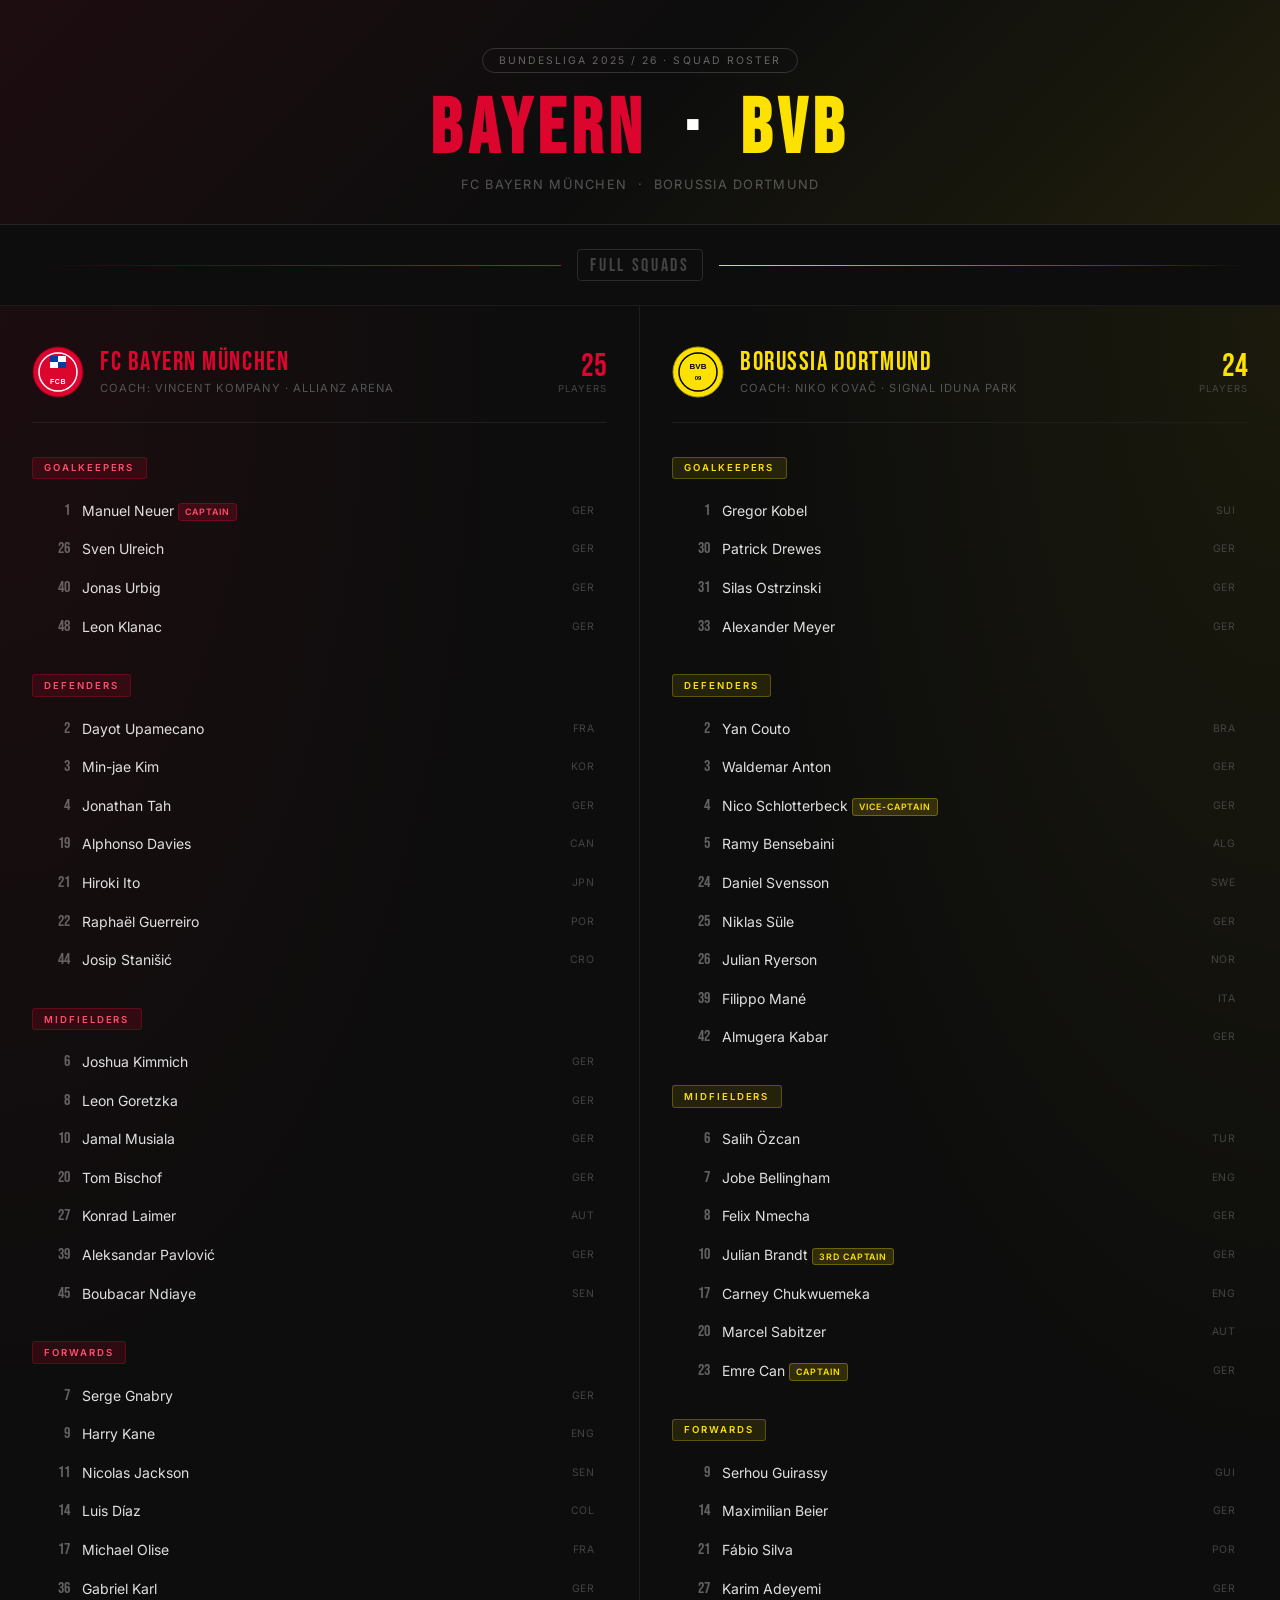
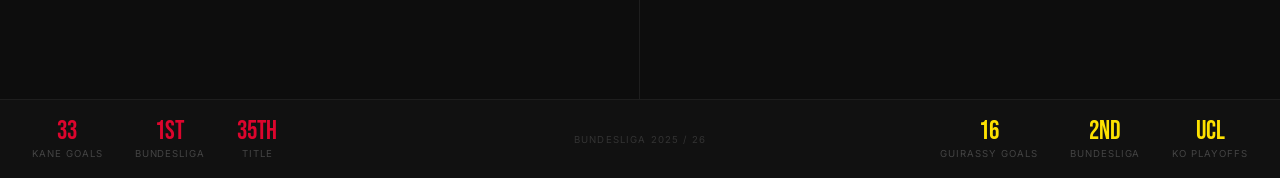
==== CI-CD/p1/index.html @ 3c4dcc7c "p1" ====
<!DOCTYPE html>
<html lang="en">
<head>
<meta charset="UTF-8">
<meta name="viewport" content="width=device-width, initial-scale=1.0">
<title>Bundesliga Squads 2025/26</title>
<link rel="preconnect" href="https://fonts.googleapis.com">
<link href="https://fonts.googleapis.com/css2?family=Bebas+Neue&family=Inter:wght@300;400;500;600&display=swap" rel="stylesheet">
<style>
  *, *::before, *::after { box-sizing: border-box; margin: 0; padding: 0; }

  :root {
    --bayern-red: #DC052D;
    --bayern-dark: #1a0005;
    --bayern-mid: #8B0018;
    --dortmund-yellow: #FDE100;
    --dortmund-dark: #0a0800;
    --dortmund-mid: #B39E00;
    --divider: #1a1a1a;
  }

  html { scroll-behavior: smooth; }

  body {
    font-family: 'Inter', sans-serif;
    background: #0d0d0d;
    color: #fff;
    min-height: 100vh;
    overflow-x: hidden;
  }

  /* HEADER */
  header {
    text-align: center;
    padding: 3rem 2rem 2rem;
    position: relative;
    border-bottom: 1px solid #222;
  }

  header::before {
    content: '';
    position: absolute;
    inset: 0;
    background: linear-gradient(135deg, rgba(220,5,45,0.08) 0%, transparent 50%, rgba(253,225,0,0.08) 100%);
    pointer-events: none;
  }

  .header-badge {
    display: inline-block;
    font-size: 0.65rem;
    letter-spacing: 0.2em;
    text-transform: uppercase;
    color: #666;
    border: 1px solid #333;
    padding: 0.3rem 1rem;
    border-radius: 999px;
    margin-bottom: 1.2rem;
  }

  header h1 {
    font-family: 'Bebas Neue', sans-serif;
    font-size: clamp(2.5rem, 6vw, 5rem);
    letter-spacing: 0.08em;
    line-height: 1;
    margin-bottom: 0.5rem;
  }

  header h1 .red { color: var(--bayern-red); }
  header h1 .yellow { color: var(--dortmund-yellow); }

  header p {
    font-size: 0.8rem;
    color: #555;
    letter-spacing: 0.1em;
    text-transform: uppercase;
  }

  /* PITCH DIVIDER */
  .pitch-line {
    display: flex;
    align-items: center;
    justify-content: center;
    gap: 1rem;
    padding: 1.5rem 2rem;
    border-bottom: 1px solid #1a1a1a;
  }

  .pitch-line::before,
  .pitch-line::after {
    content: '';
    flex: 1;
    height: 1px;
  }

  .pitch-line::before { background: linear-gradient(to right, transparent, var(--bayern-red)); }
  .pitch-line::after  { background: linear-gradient(to left, transparent, var(--dortmund-yellow)); }

  .vs-badge {
    font-family: 'Bebas Neue', sans-serif;
    font-size: 1.1rem;
    letter-spacing: 0.15em;
    color: #444;
    border: 1px solid #2a2a2a;
    padding: 0.3rem 0.8rem;
    border-radius: 4px;
    white-space: nowrap;
  }

  /* MAIN GRID */
  .squads {
    display: grid;
    grid-template-columns: 1fr 1fr;
    min-height: calc(100vh - 180px);
  }

  /* TEAM PANEL */
  .team-panel {
    padding: 2.5rem 2rem 4rem;
    position: relative;
  }

  .team-panel.bayern {
    border-right: 1px solid #1e1e1e;
    background: radial-gradient(ellipse at top left, rgba(220,5,45,0.07) 0%, transparent 60%);
  }

  .team-panel.dortmund {
    background: radial-gradient(ellipse at top right, rgba(253,225,0,0.06) 0%, transparent 60%);
  }

  /* TEAM HEADER */
  .team-header {
    display: flex;
    align-items: center;
    gap: 1rem;
    margin-bottom: 2rem;
    padding-bottom: 1.5rem;
    border-bottom: 1px solid #1e1e1e;
  }

  .club-crest {
    width: 52px;
    height: 52px;
    flex-shrink: 0;
  }

  .team-info { flex: 1; }

  .team-name {
    font-family: 'Bebas Neue', sans-serif;
    font-size: 1.6rem;
    letter-spacing: 0.06em;
    line-height: 1;
  }

  .bayern .team-name { color: var(--bayern-red); }
  .dortmund .team-name { color: var(--dortmund-yellow); }

  .team-meta {
    font-size: 0.7rem;
    color: #555;
    letter-spacing: 0.1em;
    text-transform: uppercase;
    margin-top: 0.3rem;
  }

  .squad-count {
    font-family: 'Bebas Neue', sans-serif;
    font-size: 2rem;
    line-height: 1;
  }

  .bayern .squad-count { color: var(--bayern-red); }
  .dortmund .squad-count { color: var(--dortmund-yellow); }

  .squad-count-label {
    font-size: 0.6rem;
    color: #444;
    letter-spacing: 0.1em;
    text-transform: uppercase;
  }

  /* POSITION SECTIONS */
  .position-group {
    margin-bottom: 1.8rem;
  }

  .position-label {
    font-size: 0.6rem;
    letter-spacing: 0.2em;
    text-transform: uppercase;
    padding: 0.3rem 0.7rem;
    border-radius: 3px;
    display: inline-block;
    margin-bottom: 0.8rem;
    font-weight: 600;
  }

  .bayern .position-label {
    background: rgba(220,5,45,0.15);
    color: #ff4d6d;
    border: 1px solid rgba(220,5,45,0.3);
  }

  .dortmund .position-label {
    background: rgba(253,225,0,0.1);
    color: var(--dortmund-yellow);
    border: 1px solid rgba(253,225,0,0.25);
  }

  /* PLAYER ROWS */
  .player-list { display: flex; flex-direction: column; gap: 2px; }

  .player-row {
    display: flex;
    align-items: center;
    gap: 0.75rem;
    padding: 0.55rem 0.75rem;
    border-radius: 6px;
    transition: background 0.15s;
    cursor: default;
  }

  .player-row:hover { background: rgba(255,255,255,0.04); }

  .player-num {
    font-family: 'Bebas Neue', sans-serif;
    font-size: 1rem;
    width: 26px;
    text-align: right;
    flex-shrink: 0;
    opacity: 0.35;
  }

  .player-name {
    flex: 1;
    font-size: 0.875rem;
    font-weight: 400;
    color: #e0e0e0;
  }

  .player-nat {
    font-size: 0.65rem;
    color: #444;
    letter-spacing: 0.08em;
    text-transform: uppercase;
  }

  .captain-badge {
    font-size: 0.55rem;
    font-weight: 600;
    letter-spacing: 0.1em;
    padding: 0.15rem 0.4rem;
    border-radius: 3px;
    text-transform: uppercase;
  }

  .bayern .captain-badge {
    background: rgba(220,5,45,0.2);
    color: #ff4d6d;
    border: 1px solid rgba(220,5,45,0.35);
  }

  .dortmund .captain-badge {
    background: rgba(253,225,0,0.15);
    color: var(--dortmund-yellow);
    border: 1px solid rgba(253,225,0,0.3);
  }

  /* FOOTER STATS BAR */
  .stats-bar {
    background: #111;
    border-top: 1px solid #1e1e1e;
    display: grid;
    grid-template-columns: 1fr auto 1fr;
    align-items: center;
  }

  .stat-block {
    padding: 1.2rem 2rem;
    display: flex;
    gap: 2rem;
  }

  .stat-block.right { justify-content: flex-end; }

  .stat-item { text-align: center; }

  .stat-val {
    font-family: 'Bebas Neue', sans-serif;
    font-size: 1.6rem;
    line-height: 1;
  }

  .stat-block.left .stat-val { color: var(--bayern-red); }
  .stat-block.right .stat-val { color: var(--dortmund-yellow); }

  .stat-lbl {
    font-size: 0.6rem;
    color: #444;
    letter-spacing: 0.1em;
    text-transform: uppercase;
    margin-top: 0.2rem;
  }

  .stat-center {
    padding: 1.2rem;
    text-align: center;
    font-size: 0.6rem;
    color: #333;
    letter-spacing: 0.12em;
    text-transform: uppercase;
    white-space: nowrap;
  }

  /* SCROLLBAR */
  ::-webkit-scrollbar { width: 4px; }
  ::-webkit-scrollbar-track { background: #0d0d0d; }
  ::-webkit-scrollbar-thumb { background: #2a2a2a; border-radius: 2px; }

  @media (max-width: 768px) {
    .squads { grid-template-columns: 1fr; }
    .team-panel.bayern { border-right: none; border-bottom: 1px solid #1e1e1e; }
    .stats-bar { grid-template-columns: 1fr 1fr; }
    .stat-center { display: none; }
    .stat-block.right { grid-column: 2; }
  }
</style>
</head>
<body>

<!-- HEADER -->
<header>
  <div class="header-badge">Bundesliga 2025 / 26 · Squad Roster</div>
  <h1><span class="red">Bayern</span> &nbsp;·&nbsp; <span class="yellow">BVB</span></h1>
  <p>FC Bayern München &nbsp;·&nbsp; Borussia Dortmund</p>
</header>

<div class="pitch-line"><span class="vs-badge">Full Squads</span></div>

<!-- SQUADS GRID -->
<div class="squads">

  <!-- ========== BAYERN MUNICH ========== -->
  <div class="team-panel bayern">
    <div class="team-header">
      <!-- Bayern crest SVG -->
      <svg class="club-crest" viewBox="0 0 52 52" xmlns="http://www.w3.org/2000/svg">
        <circle cx="26" cy="26" r="25" fill="#DC052D" stroke="#8B0018" stroke-width="1"/>
        <circle cx="26" cy="26" r="19" fill="none" stroke="#fff" stroke-width="1.5"/>
        <rect x="18" y="10" width="16" height="12" fill="#fff"/>
        <rect x="18" y="10" width="8" height="6" fill="#003DA5"/>
        <rect x="26" y="16" width="8" height="6" fill="#003DA5"/>
        <rect x="18" y="16" width="8" height="6" fill="#fff"/>
        <rect x="26" y="10" width="8" height="6" fill="#fff"/>
        <text x="26" y="38" text-anchor="middle" font-family="Arial Black,sans-serif" font-size="7" font-weight="900" fill="#fff" letter-spacing="0.5">FCB</text>
      </svg>
      <div class="team-info">
        <div class="team-name">FC Bayern München</div>
        <div class="team-meta">Coach: Vincent Kompany · Allianz Arena</div>
      </div>
      <div style="text-align:right;">
        <div class="squad-count">25</div>
        <div class="squad-count-label">Players</div>
      </div>
    </div>

    <!-- GOALKEEPERS -->
    <div class="position-group">
      <span class="position-label">Goalkeepers</span>
      <div class="player-list">
        <div class="player-row">
          <span class="player-num">1</span>
          <span class="player-name">Manuel Neuer <span class="captain-badge">Captain</span></span>
          <span class="player-nat">GER</span>
        </div>
        <div class="player-row">
          <span class="player-num">26</span>
          <span class="player-name">Sven Ulreich</span>
          <span class="player-nat">GER</span>
        </div>
        <div class="player-row">
          <span class="player-num">40</span>
          <span class="player-name">Jonas Urbig</span>
          <span class="player-nat">GER</span>
        </div>
        <div class="player-row">
          <span class="player-num">48</span>
          <span class="player-name">Leon Klanac</span>
          <span class="player-nat">GER</span>
        </div>
      </div>
    </div>

    <!-- DEFENDERS -->
    <div class="position-group">
      <span class="position-label">Defenders</span>
      <div class="player-list">
        <div class="player-row">
          <span class="player-num">2</span>
          <span class="player-name">Dayot Upamecano</span>
          <span class="player-nat">FRA</span>
        </div>
        <div class="player-row">
          <span class="player-num">3</span>
          <span class="player-name">Min-jae Kim</span>
          <span class="player-nat">KOR</span>
        </div>
        <div class="player-row">
          <span class="player-num">4</span>
          <span class="player-name">Jonathan Tah</span>
          <span class="player-nat">GER</span>
        </div>
        <div class="player-row">
          <span class="player-num">19</span>
          <span class="player-name">Alphonso Davies</span>
          <span class="player-nat">CAN</span>
        </div>
        <div class="player-row">
          <span class="player-num">21</span>
          <span class="player-name">Hiroki Ito</span>
          <span class="player-nat">JPN</span>
        </div>
        <div class="player-row">
          <span class="player-num">22</span>
          <span class="player-name">Raphaël Guerreiro</span>
          <span class="player-nat">POR</span>
        </div>
        <div class="player-row">
          <span class="player-num">44</span>
          <span class="player-name">Josip Stanišić</span>
          <span class="player-nat">CRO</span>
        </div>
      </div>
    </div>

    <!-- MIDFIELDERS -->
    <div class="position-group">
      <span class="position-label">Midfielders</span>
      <div class="player-list">
        <div class="player-row">
          <span class="player-num">6</span>
          <span class="player-name">Joshua Kimmich</span>
          <span class="player-nat">GER</span>
        </div>
        <div class="player-row">
          <span class="player-num">8</span>
          <span class="player-name">Leon Goretzka</span>
          <span class="player-nat">GER</span>
        </div>
        <div class="player-row">
          <span class="player-num">10</span>
          <span class="player-name">Jamal Musiala</span>
          <span class="player-nat">GER</span>
        </div>
        <div class="player-row">
          <span class="player-num">20</span>
          <span class="player-name">Tom Bischof</span>
          <span class="player-nat">GER</span>
        </div>
        <div class="player-row">
          <span class="player-num">27</span>
          <span class="player-name">Konrad Laimer</span>
          <span class="player-nat">AUT</span>
        </div>
        <div class="player-row">
          <span class="player-num">39</span>
          <span class="player-name">Aleksandar Pavlović</span>
          <span class="player-nat">GER</span>
        </div>
        <div class="player-row">
          <span class="player-num">45</span>
          <span class="player-name">Boubacar Ndiaye</span>
          <span class="player-nat">SEN</span>
        </div>
      </div>
    </div>

    <!-- FORWARDS -->
    <div class="position-group">
      <span class="position-label">Forwards</span>
      <div class="player-list">
        <div class="player-row">
          <span class="player-num">7</span>
          <span class="player-name">Serge Gnabry</span>
          <span class="player-nat">GER</span>
        </div>
        <div class="player-row">
          <span class="player-num">9</span>
          <span class="player-name">Harry Kane</span>
          <span class="player-nat">ENG</span>
        </div>
        <div class="player-row">
          <span class="player-num">11</span>
          <span class="player-name">Nicolas Jackson</span>
          <span class="player-nat">SEN</span>
        </div>
        <div class="player-row">
          <span class="player-num">14</span>
          <span class="player-name">Luis Díaz</span>
          <span class="player-nat">COL</span>
        </div>
        <div class="player-row">
          <span class="player-num">17</span>
          <span class="player-name">Michael Olise</span>
          <span class="player-nat">FRA</span>
        </div>
        <div class="player-row">
          <span class="player-num">36</span>
          <span class="player-name">Gabriel Karl</span>
          <span class="player-nat">GER</span>
        </div>
      </div>
    </div>
  </div>

  <!-- ========== BORUSSIA DORTMUND ========== -->
  <div class="team-panel dortmund">
    <div class="team-header">
      <!-- Dortmund crest SVG -->
      <svg class="club-crest" viewBox="0 0 52 52" xmlns="http://www.w3.org/2000/svg">
        <circle cx="26" cy="26" r="25" fill="#FDE100" stroke="#B39E00" stroke-width="1"/>
        <circle cx="26" cy="26" r="19" fill="none" stroke="#000" stroke-width="1.5"/>
        <text x="26" y="23" text-anchor="middle" font-family="Arial Black,sans-serif" font-size="8" font-weight="900" fill="#000">BVB</text>
        <text x="26" y="34" text-anchor="middle" font-family="Arial Black,sans-serif" font-size="6" font-weight="900" fill="#000">09</text>
      </svg>
      <div class="team-info">
        <div class="team-name">Borussia Dortmund</div>
        <div class="team-meta">Coach: Niko Kovač · Signal Iduna Park</div>
      </div>
      <div style="text-align:right;">
        <div class="squad-count">24</div>
        <div class="squad-count-label">Players</div>
      </div>
    </div>

    <!-- GOALKEEPERS -->
    <div class="position-group">
      <span class="position-label">Goalkeepers</span>
      <div class="player-list">
        <div class="player-row">
          <span class="player-num">1</span>
          <span class="player-name">Gregor Kobel</span>
          <span class="player-nat">SUI</span>
        </div>
        <div class="player-row">
          <span class="player-num">30</span>
          <span class="player-name">Patrick Drewes</span>
          <span class="player-nat">GER</span>
        </div>
        <div class="player-row">
          <span class="player-num">31</span>
          <span class="player-name">Silas Ostrzinski</span>
          <span class="player-nat">GER</span>
        </div>
        <div class="player-row">
          <span class="player-num">33</span>
          <span class="player-name">Alexander Meyer</span>
          <span class="player-nat">GER</span>
        </div>
      </div>
    </div>

    <!-- DEFENDERS -->
    <div class="position-group">
      <span class="position-label">Defenders</span>
      <div class="player-list">
        <div class="player-row">
          <span class="player-num">2</span>
          <span class="player-name">Yan Couto</span>
          <span class="player-nat">BRA</span>
        </div>
        <div class="player-row">
          <span class="player-num">3</span>
          <span class="player-name">Waldemar Anton</span>
          <span class="player-nat">GER</span>
        </div>
        <div class="player-row">
          <span class="player-num">4</span>
          <span class="player-name">Nico Schlotterbeck <span class="captain-badge">Vice-Captain</span></span>
          <span class="player-nat">GER</span>
        </div>
        <div class="player-row">
          <span class="player-num">5</span>
          <span class="player-name">Ramy Bensebaini</span>
          <span class="player-nat">ALG</span>
        </div>
        <div class="player-row">
          <span class="player-num">24</span>
          <span class="player-name">Daniel Svensson</span>
          <span class="player-nat">SWE</span>
        </div>
        <div class="player-row">
          <span class="player-num">25</span>
          <span class="player-name">Niklas Süle</span>
          <span class="player-nat">GER</span>
        </div>
        <div class="player-row">
          <span class="player-num">26</span>
          <span class="player-name">Julian Ryerson</span>
          <span class="player-nat">NOR</span>
        </div>
        <div class="player-row">
          <span class="player-num">39</span>
          <span class="player-name">Filippo Mané</span>
          <span class="player-nat">ITA</span>
        </div>
        <div class="player-row">
          <span class="player-num">42</span>
          <span class="player-name">Almugera Kabar</span>
          <span class="player-nat">GER</span>
        </div>
      </div>
    </div>

    <!-- MIDFIELDERS -->
    <div class="position-group">
      <span class="position-label">Midfielders</span>
      <div class="player-list">
        <div class="player-row">
          <span class="player-num">6</span>
          <span class="player-name">Salih Özcan</span>
          <span class="player-nat">TUR</span>
        </div>
        <div class="player-row">
          <span class="player-num">7</span>
          <span class="player-name">Jobe Bellingham</span>
          <span class="player-nat">ENG</span>
        </div>
        <div class="player-row">
          <span class="player-num">8</span>
          <span class="player-name">Felix Nmecha</span>
          <span class="player-nat">GER</span>
        </div>
        <div class="player-row">
          <span class="player-num">10</span>
          <span class="player-name">Julian Brandt <span class="captain-badge">3rd Captain</span></span>
          <span class="player-nat">GER</span>
        </div>
        <div class="player-row">
          <span class="player-num">17</span>
          <span class="player-name">Carney Chukwuemeka</span>
          <span class="player-nat">ENG</span>
        </div>
        <div class="player-row">
          <span class="player-num">20</span>
          <span class="player-name">Marcel Sabitzer</span>
          <span class="player-nat">AUT</span>
        </div>
        <div class="player-row">
          <span class="player-num">23</span>
          <span class="player-name">Emre Can <span class="captain-badge">Captain</span></span>
          <span class="player-nat">GER</span>
        </div>
      </div>
    </div>

    <!-- FORWARDS -->
    <div class="position-group">
      <span class="position-label">Forwards</span>
      <div class="player-list">
        <div class="player-row">
          <span class="player-num">9</span>
          <span class="player-name">Serhou Guirassy</span>
          <span class="player-nat">GUI</span>
        </div>
        <div class="player-row">
          <span class="player-num">14</span>
          <span class="player-name">Maximilian Beier</span>
          <span class="player-nat">GER</span>
        </div>
        <div class="player-row">
          <span class="player-num">21</span>
          <span class="player-name">Fábio Silva</span>
          <span class="player-nat">POR</span>
        </div>
        <div class="player-row">
          <span class="player-num">27</span>
          <span class="player-name">Karim Adeyemi</span>
          <span class="player-nat">GER</span>
        </div>
      </div>
    </div>
  </div>
</div>

<!-- STATS BAR -->
<div class="stats-bar">
  <div class="stat-block left">
    <div class="stat-item">
      <div class="stat-val">33</div>
      <div class="stat-lbl">Kane Goals</div>
    </div>
    <div class="stat-item">
      <div class="stat-val">1st</div>
      <div class="stat-lbl">Bundesliga</div>
    </div>
    <div class="stat-item">
      <div class="stat-val">35th</div>
      <div class="stat-lbl">Title</div>
    </div>
  </div>
  <div class="stat-center">Bundesliga 2025 / 26</div>
  <div class="stat-block right">
    <div class="stat-item">
      <div class="stat-val">16</div>
      <div class="stat-lbl">Guirassy Goals</div>
    </div>
    <div class="stat-item">
      <div class="stat-val">2nd</div>
      <div class="stat-lbl">Bundesliga</div>
    </div>
    <div class="stat-item">
      <div class="stat-val">UCL</div>
      <div class="stat-lbl">KO Playoffs</div>
    </div>
  </div>
</div>

</body>
</html>
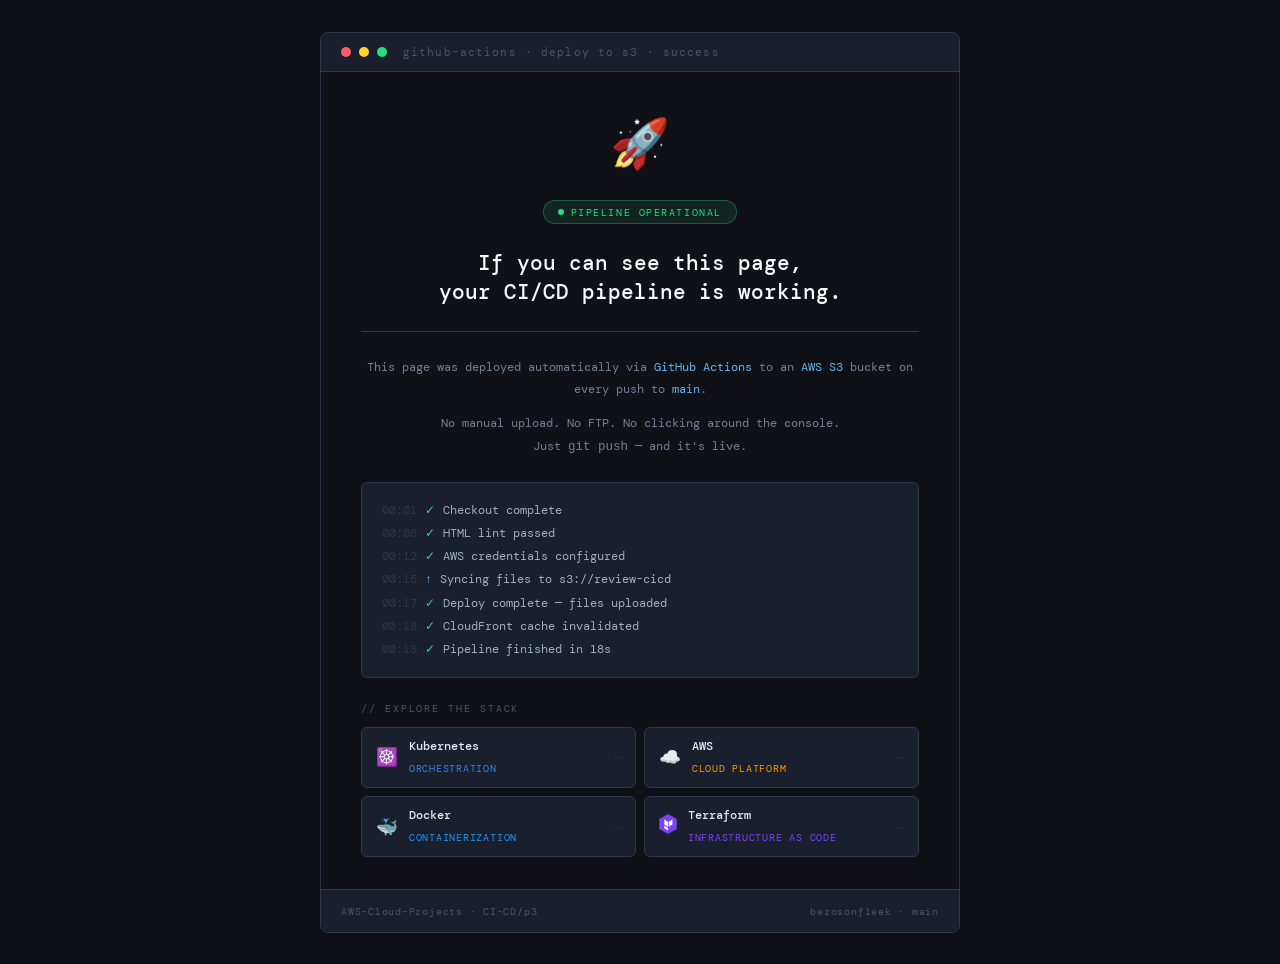
==== commit 40213534: "Folder rename" ====
--- a/CI-CD/p1/index.html
+++ b/CI-CD/p1/index.html
@@ -3,718 +3,319 @@
 <head>
 <meta charset="UTF-8">
 <meta name="viewport" content="width=device-width, initial-scale=1.0">
-<title>Bundesliga Squads 2025/26</title>
+<title>Pipeline Success</title>
 <link rel="preconnect" href="https://fonts.googleapis.com">
-<link href="https://fonts.googleapis.com/css2?family=Bebas+Neue&family=Inter:wght@300;400;500;600&display=swap" rel="stylesheet">
+<link href="https://fonts.googleapis.com/css2?family=DM+Mono:wght@300;400;500&display=swap" rel="stylesheet">
 <style>
   *, *::before, *::after { box-sizing: border-box; margin: 0; padding: 0; }
 
-  :root {
-    --bayern-red: #DC052D;
-    --bayern-dark: #1a0005;
-    --bayern-mid: #8B0018;
-    --dortmund-yellow: #FDE100;
-    --dortmund-dark: #0a0800;
-    --dortmund-mid: #B39E00;
-    --divider: #1a1a1a;
-  }
-
-  html { scroll-behavior: smooth; }
-
   body {
-    font-family: 'Inter', sans-serif;
-    background: #0d0d0d;
-    color: #fff;
+    font-family: 'DM Mono', monospace;
+    background: #0f1117;
+    color: #e2e8f0;
     min-height: 100vh;
-    overflow-x: hidden;
-  }
-
-  /* HEADER */
-  header {
+    display: flex;
+    flex-direction: column;
+    align-items: center;
+    justify-content: center;
+    padding: 2rem;
+  }
+
+  .card {
+    max-width: 640px;
+    width: 100%;
+    border: 1px solid #2d3748;
+    border-radius: 8px;
+    overflow: hidden;
+  }
+
+  /* TOP BAR */
+  .card-bar {
+    background: #1a1f2e;
+    border-bottom: 1px solid #2d3748;
+    padding: 0.75rem 1.25rem;
+    display: flex;
+    align-items: center;
+    gap: 0.5rem;
+  }
+
+  .dot { width: 10px; height: 10px; border-radius: 50%; }
+  .dot.red    { background: #fc5c65; }
+  .dot.yellow { background: #fed330; }
+  .dot.green  { background: #26de81; }
+
+  .bar-title {
+    font-size: 0.7rem;
+    color: #4a5568;
+    letter-spacing: 0.1em;
+    margin-left: 0.5rem;
+  }
+
+  /* BODY */
+  .card-body {
+    background: #0f1117;
+    padding: 2.5rem 2.5rem 2rem;
     text-align: center;
-    padding: 3rem 2rem 2rem;
-    position: relative;
-    border-bottom: 1px solid #222;
-  }
-
-  header::before {
-    content: '';
-    position: absolute;
-    inset: 0;
-    background: linear-gradient(135deg, rgba(220,5,45,0.08) 0%, transparent 50%, rgba(253,225,0,0.08) 100%);
-    pointer-events: none;
-  }
-
-  .header-badge {
-    display: inline-block;
+  }
+
+  .status-icon {
+    font-size: 3rem;
+    margin-bottom: 1.5rem;
+    animation: pulse 2s ease-in-out infinite;
+  }
+
+  @keyframes pulse {
+    0%, 100% { transform: scale(1); }
+    50% { transform: scale(1.08); }
+  }
+
+  .status-badge {
+    display: inline-flex;
+    align-items: center;
+    gap: 0.4rem;
+    background: rgba(38,222,129,0.1);
+    border: 1px solid rgba(38,222,129,0.3);
+    border-radius: 999px;
+    padding: 0.3rem 0.9rem;
     font-size: 0.65rem;
-    letter-spacing: 0.2em;
+    letter-spacing: 0.15em;
     text-transform: uppercase;
-    color: #666;
-    border: 1px solid #333;
-    padding: 0.3rem 1rem;
-    border-radius: 999px;
-    margin-bottom: 1.2rem;
-  }
-
-  header h1 {
-    font-family: 'Bebas Neue', sans-serif;
-    font-size: clamp(2.5rem, 6vw, 5rem);
-    letter-spacing: 0.08em;
-    line-height: 1;
-    margin-bottom: 0.5rem;
-  }
-
-  header h1 .red { color: var(--bayern-red); }
-  header h1 .yellow { color: var(--dortmund-yellow); }
-
-  header p {
-    font-size: 0.8rem;
-    color: #555;
-    letter-spacing: 0.1em;
-    text-transform: uppercase;
-  }
-
-  /* PITCH DIVIDER */
-  .pitch-line {
-    display: flex;
-    align-items: center;
-    justify-content: center;
-    gap: 1rem;
-    padding: 1.5rem 2rem;
-    border-bottom: 1px solid #1a1a1a;
-  }
-
-  .pitch-line::before,
-  .pitch-line::after {
-    content: '';
-    flex: 1;
-    height: 1px;
-  }
-
-  .pitch-line::before { background: linear-gradient(to right, transparent, var(--bayern-red)); }
-  .pitch-line::after  { background: linear-gradient(to left, transparent, var(--dortmund-yellow)); }
-
-  .vs-badge {
-    font-family: 'Bebas Neue', sans-serif;
-    font-size: 1.1rem;
-    letter-spacing: 0.15em;
-    color: #444;
-    border: 1px solid #2a2a2a;
-    padding: 0.3rem 0.8rem;
-    border-radius: 4px;
-    white-space: nowrap;
-  }
-
-  /* MAIN GRID */
-  .squads {
-    display: grid;
-    grid-template-columns: 1fr 1fr;
-    min-height: calc(100vh - 180px);
-  }
-
-  /* TEAM PANEL */
-  .team-panel {
-    padding: 2.5rem 2rem 4rem;
-    position: relative;
-  }
-
-  .team-panel.bayern {
-    border-right: 1px solid #1e1e1e;
-    background: radial-gradient(ellipse at top left, rgba(220,5,45,0.07) 0%, transparent 60%);
-  }
-
-  .team-panel.dortmund {
-    background: radial-gradient(ellipse at top right, rgba(253,225,0,0.06) 0%, transparent 60%);
-  }
-
-  /* TEAM HEADER */
-  .team-header {
-    display: flex;
-    align-items: center;
-    gap: 1rem;
-    margin-bottom: 2rem;
-    padding-bottom: 1.5rem;
-    border-bottom: 1px solid #1e1e1e;
-  }
-
-  .club-crest {
-    width: 52px;
-    height: 52px;
-    flex-shrink: 0;
-  }
-
-  .team-info { flex: 1; }
-
-  .team-name {
-    font-family: 'Bebas Neue', sans-serif;
-    font-size: 1.6rem;
-    letter-spacing: 0.06em;
-    line-height: 1;
-  }
-
-  .bayern .team-name { color: var(--bayern-red); }
-  .dortmund .team-name { color: var(--dortmund-yellow); }
-
-  .team-meta {
-    font-size: 0.7rem;
-    color: #555;
-    letter-spacing: 0.1em;
-    text-transform: uppercase;
-    margin-top: 0.3rem;
-  }
-
-  .squad-count {
-    font-family: 'Bebas Neue', sans-serif;
-    font-size: 2rem;
-    line-height: 1;
-  }
-
-  .bayern .squad-count { color: var(--bayern-red); }
-  .dortmund .squad-count { color: var(--dortmund-yellow); }
-
-  .squad-count-label {
-    font-size: 0.6rem;
-    color: #444;
-    letter-spacing: 0.1em;
-    text-transform: uppercase;
-  }
-
-  /* POSITION SECTIONS */
-  .position-group {
-    margin-bottom: 1.8rem;
-  }
-
-  .position-label {
+    color: #26de81;
+    margin-bottom: 1.5rem;
+  }
+
+  .status-dot {
+    width: 6px; height: 6px;
+    border-radius: 50%;
+    background: #26de81;
+    animation: blink 1.4s ease-in-out infinite;
+  }
+
+  @keyframes blink { 0%,100%{opacity:1} 50%{opacity:0.2} }
+
+  h1 {
+    font-size: 1.3rem;
+    font-weight: 500;
+    color: #f7fafc;
+    margin-bottom: 1rem;
+    line-height: 1.4;
+  }
+
+  .divider {
+    border: none;
+    border-top: 1px solid #2d3748;
+    margin: 1.5rem 0;
+  }
+
+  p {
+    font-size: 0.78rem;
+    color: #718096;
+    line-height: 1.8;
+    margin-bottom: 0.75rem;
+  }
+
+  .highlight { color: #63b3ed; }
+
+  /* LOG BLOCK */
+  .log-block {
+    background: #1a1f2e;
+    border: 1px solid #2d3748;
+    border-radius: 6px;
+    padding: 1rem 1.25rem;
+    margin-top: 1.5rem;
+    text-align: left;
+  }
+
+  .log-line { font-size: 0.72rem; line-height: 2; color: #4a5568; }
+  .log-line .ts   { color: #2d3748; margin-right: 0.5rem; }
+  .log-line .ok   { color: #26de81; margin-right: 0.5rem; }
+  .log-line .info { color: #63b3ed; margin-right: 0.5rem; }
+  .log-line .text { color: #a0aec0; }
+
+  /* STACK LINKS */
+  .stack-section {
+    margin-top: 1.5rem;
+    text-align: left;
+  }
+
+  .stack-label {
     font-size: 0.6rem;
     letter-spacing: 0.2em;
     text-transform: uppercase;
-    padding: 0.3rem 0.7rem;
-    border-radius: 3px;
-    display: inline-block;
-    margin-bottom: 0.8rem;
-    font-weight: 600;
-  }
-
-  .bayern .position-label {
-    background: rgba(220,5,45,0.15);
-    color: #ff4d6d;
-    border: 1px solid rgba(220,5,45,0.3);
-  }
-
-  .dortmund .position-label {
-    background: rgba(253,225,0,0.1);
-    color: var(--dortmund-yellow);
-    border: 1px solid rgba(253,225,0,0.25);
-  }
-
-  /* PLAYER ROWS */
-  .player-list { display: flex; flex-direction: column; gap: 2px; }
-
-  .player-row {
+    color: #4a5568;
+    margin-bottom: 0.75rem;
+  }
+
+  .stack-grid {
+    display: grid;
+    grid-template-columns: 1fr 1fr;
+    gap: 0.5rem;
+  }
+
+  .stack-link {
     display: flex;
     align-items: center;
-    gap: 0.75rem;
-    padding: 0.55rem 0.75rem;
+    gap: 0.65rem;
+    background: #1a1f2e;
+    border: 1px solid #2d3748;
     border-radius: 6px;
-    transition: background 0.15s;
-    cursor: default;
-  }
-
-  .player-row:hover { background: rgba(255,255,255,0.04); }
-
-  .player-num {
-    font-family: 'Bebas Neue', sans-serif;
-    font-size: 1rem;
-    width: 26px;
-    text-align: right;
-    flex-shrink: 0;
-    opacity: 0.35;
-  }
-
-  .player-name {
-    flex: 1;
-    font-size: 0.875rem;
-    font-weight: 400;
-    color: #e0e0e0;
-  }
-
-  .player-nat {
-    font-size: 0.65rem;
-    color: #444;
+    padding: 0.65rem 0.9rem;
+    text-decoration: none;
+    transition: border-color 0.2s, background 0.2s;
+  }
+
+  .stack-link:hover { background: #1e2438; }
+
+  .stack-link.k8s:hover   { border-color: #3b82f6; }
+  .stack-link.aws:hover   { border-color: #ff9900; }
+  .stack-link.docker:hover { border-color: #2496ed; }
+  .stack-link.tf:hover    { border-color: #7b42f6; }
+
+  .stack-icon { font-size: 1.1rem; flex-shrink: 0; }
+
+  .stack-info { flex: 1; }
+
+  .stack-name {
+    font-size: 0.75rem;
+    font-weight: 500;
+    color: #e2e8f0;
+    display: block;
+    margin-bottom: 0.1rem;
+  }
+
+  .stack-sub {
+    font-size: 0.6rem;
     letter-spacing: 0.08em;
     text-transform: uppercase;
   }
 
-  .captain-badge {
-    font-size: 0.55rem;
-    font-weight: 600;
-    letter-spacing: 0.1em;
-    padding: 0.15rem 0.4rem;
-    border-radius: 3px;
-    text-transform: uppercase;
-  }
-
-  .bayern .captain-badge {
-    background: rgba(220,5,45,0.2);
-    color: #ff4d6d;
-    border: 1px solid rgba(220,5,45,0.35);
-  }
-
-  .dortmund .captain-badge {
-    background: rgba(253,225,0,0.15);
-    color: var(--dortmund-yellow);
-    border: 1px solid rgba(253,225,0,0.3);
-  }
-
-  /* FOOTER STATS BAR */
-  .stats-bar {
-    background: #111;
-    border-top: 1px solid #1e1e1e;
-    display: grid;
-    grid-template-columns: 1fr auto 1fr;
-    align-items: center;
-  }
-
-  .stat-block {
-    padding: 1.2rem 2rem;
+  .k8s  .stack-sub { color: #3b82f6; }
+  .aws  .stack-sub { color: #ff9900; }
+  .docker .stack-sub { color: #2496ed; }
+  .tf   .stack-sub { color: #7b42f6; }
+
+  .stack-arrow {
+    font-size: 0.7rem;
+    color: #2d3748;
+    transition: color 0.2s;
+  }
+
+  .stack-link:hover .stack-arrow { color: #718096; }
+
+  /* FOOTER */
+  .card-footer {
+    background: #1a1f2e;
+    border-top: 1px solid #2d3748;
+    padding: 0.9rem 1.25rem;
     display: flex;
-    gap: 2rem;
-  }
-
-  .stat-block.right { justify-content: flex-end; }
-
-  .stat-item { text-align: center; }
-
-  .stat-val {
-    font-family: 'Bebas Neue', sans-serif;
-    font-size: 1.6rem;
-    line-height: 1;
-  }
-
-  .stat-block.left .stat-val { color: var(--bayern-red); }
-  .stat-block.right .stat-val { color: var(--dortmund-yellow); }
-
-  .stat-lbl {
+    justify-content: space-between;
+    align-items: center;
+  }
+
+  .footer-left, .footer-right {
     font-size: 0.6rem;
-    color: #444;
-    letter-spacing: 0.1em;
-    text-transform: uppercase;
-    margin-top: 0.2rem;
-  }
-
-  .stat-center {
-    padding: 1.2rem;
-    text-align: center;
-    font-size: 0.6rem;
-    color: #333;
-    letter-spacing: 0.12em;
-    text-transform: uppercase;
-    white-space: nowrap;
-  }
-
-  /* SCROLLBAR */
-  ::-webkit-scrollbar { width: 4px; }
-  ::-webkit-scrollbar-track { background: #0d0d0d; }
-  ::-webkit-scrollbar-thumb { background: #2a2a2a; border-radius: 2px; }
-
-  @media (max-width: 768px) {
-    .squads { grid-template-columns: 1fr; }
-    .team-panel.bayern { border-right: none; border-bottom: 1px solid #1e1e1e; }
-    .stats-bar { grid-template-columns: 1fr 1fr; }
-    .stat-center { display: none; }
-    .stat-block.right { grid-column: 2; }
+    color: #4a5568;
+    letter-spacing: 0.08em;
   }
 </style>
 </head>
 <body>
 
-<!-- HEADER -->
-<header>
-  <div class="header-badge">Bundesliga 2025 / 26 · Squad Roster</div>
-  <h1><span class="red">Bayern</span> &nbsp;·&nbsp; <span class="yellow">BVB</span></h1>
-  <p>FC Bayern München &nbsp;·&nbsp; Borussia Dortmund</p>
-</header>
-
-<div class="pitch-line"><span class="vs-badge">Full Squads</span></div>
-
-<!-- SQUADS GRID -->
-<div class="squads">
-
-  <!-- ========== BAYERN MUNICH ========== -->
-  <div class="team-panel bayern">
-    <div class="team-header">
-      <!-- Bayern crest SVG -->
-      <svg class="club-crest" viewBox="0 0 52 52" xmlns="http://www.w3.org/2000/svg">
-        <circle cx="26" cy="26" r="25" fill="#DC052D" stroke="#8B0018" stroke-width="1"/>
-        <circle cx="26" cy="26" r="19" fill="none" stroke="#fff" stroke-width="1.5"/>
-        <rect x="18" y="10" width="16" height="12" fill="#fff"/>
-        <rect x="18" y="10" width="8" height="6" fill="#003DA5"/>
-        <rect x="26" y="16" width="8" height="6" fill="#003DA5"/>
-        <rect x="18" y="16" width="8" height="6" fill="#fff"/>
-        <rect x="26" y="10" width="8" height="6" fill="#fff"/>
-        <text x="26" y="38" text-anchor="middle" font-family="Arial Black,sans-serif" font-size="7" font-weight="900" fill="#fff" letter-spacing="0.5">FCB</text>
-      </svg>
-      <div class="team-info">
-        <div class="team-name">FC Bayern München</div>
-        <div class="team-meta">Coach: Vincent Kompany · Allianz Arena</div>
-      </div>
-      <div style="text-align:right;">
-        <div class="squad-count">25</div>
-        <div class="squad-count-label">Players</div>
-      </div>
+<div class="card">
+
+  <!-- TOP BAR -->
+  <div class="card-bar">
+    <span class="dot red"></span>
+    <span class="dot yellow"></span>
+    <span class="dot green"></span>
+    <span class="bar-title">github-actions · deploy to s3 · success</span>
+  </div>
+
+  <!-- BODY -->
+  <div class="card-body">
+    <div class="status-icon">🚀</div>
+
+    <div class="status-badge">
+      <span class="status-dot"></span>
+      Pipeline operational
     </div>
 
-    <!-- GOALKEEPERS -->
-    <div class="position-group">
-      <span class="position-label">Goalkeepers</span>
-      <div class="player-list">
-        <div class="player-row">
-          <span class="player-num">1</span>
-          <span class="player-name">Manuel Neuer <span class="captain-badge">Captain</span></span>
-          <span class="player-nat">GER</span>
-        </div>
-        <div class="player-row">
-          <span class="player-num">26</span>
-          <span class="player-name">Sven Ulreich</span>
-          <span class="player-nat">GER</span>
-        </div>
-        <div class="player-row">
-          <span class="player-num">40</span>
-          <span class="player-name">Jonas Urbig</span>
-          <span class="player-nat">GER</span>
-        </div>
-        <div class="player-row">
-          <span class="player-num">48</span>
-          <span class="player-name">Leon Klanac</span>
-          <span class="player-nat">GER</span>
-        </div>
-      </div>
+    <h1>If you can see this page,<br>your CI/CD pipeline is working.</h1>
+
+    <hr class="divider">
+
+    <p>This page was deployed automatically via <span class="highlight">GitHub Actions</span> to an <span class="highlight">AWS S3</span> bucket on every push to <span class="highlight">main</span>.</p>
+    <p>No manual upload. No FTP. No clicking around the console.<br>Just <code>git push</code> — and it's live.</p>
+
+    <!-- LOG OUTPUT -->
+    <div class="log-block">
+      <div class="log-line"><span class="ts">00:01</span><span class="ok">✓</span><span class="text">Checkout complete</span></div>
+      <div class="log-line"><span class="ts">00:08</span><span class="ok">✓</span><span class="text">HTML lint passed</span></div>
+      <div class="log-line"><span class="ts">00:12</span><span class="ok">✓</span><span class="text">AWS credentials configured</span></div>
+      <div class="log-line"><span class="ts">00:15</span><span class="info">↑</span><span class="text">Syncing files to s3://review-cicd</span></div>
+      <div class="log-line"><span class="ts">00:17</span><span class="ok">✓</span><span class="text">Deploy complete — files uploaded</span></div>
+      <div class="log-line"><span class="ts">00:18</span><span class="ok">✓</span><span class="text">CloudFront cache invalidated</span></div>
+      <div class="log-line"><span class="ts">00:18</span><span class="ok">✓</span><span class="text">Pipeline finished in 18s</span></div>
     </div>
 
-    <!-- DEFENDERS -->
-    <div class="position-group">
-      <span class="position-label">Defenders</span>
-      <div class="player-list">
-        <div class="player-row">
-          <span class="player-num">2</span>
-          <span class="player-name">Dayot Upamecano</span>
-          <span class="player-nat">FRA</span>
-        </div>
-        <div class="player-row">
-          <span class="player-num">3</span>
-          <span class="player-name">Min-jae Kim</span>
-          <span class="player-nat">KOR</span>
-        </div>
-        <div class="player-row">
-          <span class="player-num">4</span>
-          <span class="player-name">Jonathan Tah</span>
-          <span class="player-nat">GER</span>
-        </div>
-        <div class="player-row">
-          <span class="player-num">19</span>
-          <span class="player-name">Alphonso Davies</span>
-          <span class="player-nat">CAN</span>
-        </div>
-        <div class="player-row">
-          <span class="player-num">21</span>
-          <span class="player-name">Hiroki Ito</span>
-          <span class="player-nat">JPN</span>
-        </div>
-        <div class="player-row">
-          <span class="player-num">22</span>
-          <span class="player-name">Raphaël Guerreiro</span>
-          <span class="player-nat">POR</span>
-        </div>
-        <div class="player-row">
-          <span class="player-num">44</span>
-          <span class="player-name">Josip Stanišić</span>
-          <span class="player-nat">CRO</span>
-        </div>
-      </div>
-    </div>
-
-    <!-- MIDFIELDERS -->
-    <div class="position-group">
-      <span class="position-label">Midfielders</span>
-      <div class="player-list">
-        <div class="player-row">
-          <span class="player-num">6</span>
-          <span class="player-name">Joshua Kimmich</span>
-          <span class="player-nat">GER</span>
-        </div>
-        <div class="player-row">
-          <span class="player-num">8</span>
-          <span class="player-name">Leon Goretzka</span>
-          <span class="player-nat">GER</span>
-        </div>
-        <div class="player-row">
-          <span class="player-num">10</span>
-          <span class="player-name">Jamal Musiala</span>
-          <span class="player-nat">GER</span>
-        </div>
-        <div class="player-row">
-          <span class="player-num">20</span>
-          <span class="player-name">Tom Bischof</span>
-          <span class="player-nat">GER</span>
-        </div>
-        <div class="player-row">
-          <span class="player-num">27</span>
-          <span class="player-name">Konrad Laimer</span>
-          <span class="player-nat">AUT</span>
-        </div>
-        <div class="player-row">
-          <span class="player-num">39</span>
-          <span class="player-name">Aleksandar Pavlović</span>
-          <span class="player-nat">GER</span>
-        </div>
-        <div class="player-row">
-          <span class="player-num">45</span>
-          <span class="player-name">Boubacar Ndiaye</span>
-          <span class="player-nat">SEN</span>
-        </div>
-      </div>
-    </div>
-
-    <!-- FORWARDS -->
-    <div class="position-group">
-      <span class="position-label">Forwards</span>
-      <div class="player-list">
-        <div class="player-row">
-          <span class="player-num">7</span>
-          <span class="player-name">Serge Gnabry</span>
-          <span class="player-nat">GER</span>
-        </div>
-        <div class="player-row">
-          <span class="player-num">9</span>
-          <span class="player-name">Harry Kane</span>
-          <span class="player-nat">ENG</span>
-        </div>
-        <div class="player-row">
-          <span class="player-num">11</span>
-          <span class="player-name">Nicolas Jackson</span>
-          <span class="player-nat">SEN</span>
-        </div>
-        <div class="player-row">
-          <span class="player-num">14</span>
-          <span class="player-name">Luis Díaz</span>
-          <span class="player-nat">COL</span>
-        </div>
-        <div class="player-row">
-          <span class="player-num">17</span>
-          <span class="player-name">Michael Olise</span>
-          <span class="player-nat">FRA</span>
-        </div>
-        <div class="player-row">
-          <span class="player-num">36</span>
-          <span class="player-name">Gabriel Karl</span>
-          <span class="player-nat">GER</span>
-        </div>
+    <!-- STACK LINKS -->
+    <div class="stack-section">
+      <div class="stack-label">// explore the stack</div>
+      <div class="stack-grid">
+
+        <a class="stack-link k8s" href="k8s.html">
+          <span class="stack-icon">☸️</span>
+          <div class="stack-info">
+            <span class="stack-name">Kubernetes</span>
+            <span class="stack-sub">Orchestration</span>
+          </div>
+          <span class="stack-arrow">→</span>
+        </a>
+
+        <a class="stack-link aws" href="aws.html">
+          <span class="stack-icon">☁️</span>
+          <div class="stack-info">
+            <span class="stack-name">AWS</span>
+            <span class="stack-sub">Cloud Platform</span>
+          </div>
+          <span class="stack-arrow">→</span>
+        </a>
+
+        <a class="stack-link docker" href="docker.html">
+          <span class="stack-icon">🐳</span>
+          <div class="stack-info">
+            <span class="stack-name">Docker</span>
+            <span class="stack-sub">Containerization</span>
+          </div>
+          <span class="stack-arrow">→</span>
+        </a>
+
+        <a class="stack-link tf" href="terraform.html">
+          <span class="stack-icon">
+            <svg width="18" height="20" viewBox="0 0 120 136" xmlns="http://www.w3.org/2000/svg">
+              <polygon points="60,0 120,34 120,102 60,136 0,102 0,34" fill="#7b42f6"/>
+              <polygon points="35,38 35,72 60,86 60,52" fill="white"/>
+              <polygon points="65,52 65,86 90,72 90,38" fill="white"/>
+              <polygon points="35,80 35,98 60,112 60,94" fill="white"/>
+            </svg>
+          </span>
+          <div class="stack-info">
+            <span class="stack-name">Terraform</span>
+            <span class="stack-sub">Infrastructure as Code</span>
+          </div>
+          <span class="stack-arrow">→</span>
+        </a>
+
       </div>
     </div>
   </div>
 
-  <!-- ========== BORUSSIA DORTMUND ========== -->
-  <div class="team-panel dortmund">
-    <div class="team-header">
-      <!-- Dortmund crest SVG -->
-      <svg class="club-crest" viewBox="0 0 52 52" xmlns="http://www.w3.org/2000/svg">
-        <circle cx="26" cy="26" r="25" fill="#FDE100" stroke="#B39E00" stroke-width="1"/>
-        <circle cx="26" cy="26" r="19" fill="none" stroke="#000" stroke-width="1.5"/>
-        <text x="26" y="23" text-anchor="middle" font-family="Arial Black,sans-serif" font-size="8" font-weight="900" fill="#000">BVB</text>
-        <text x="26" y="34" text-anchor="middle" font-family="Arial Black,sans-serif" font-size="6" font-weight="900" fill="#000">09</text>
-      </svg>
-      <div class="team-info">
-        <div class="team-name">Borussia Dortmund</div>
-        <div class="team-meta">Coach: Niko Kovač · Signal Iduna Park</div>
-      </div>
-      <div style="text-align:right;">
-        <div class="squad-count">24</div>
-        <div class="squad-count-label">Players</div>
-      </div>
-    </div>
-
-    <!-- GOALKEEPERS -->
-    <div class="position-group">
-      <span class="position-label">Goalkeepers</span>
-      <div class="player-list">
-        <div class="player-row">
-          <span class="player-num">1</span>
-          <span class="player-name">Gregor Kobel</span>
-          <span class="player-nat">SUI</span>
-        </div>
-        <div class="player-row">
-          <span class="player-num">30</span>
-          <span class="player-name">Patrick Drewes</span>
-          <span class="player-nat">GER</span>
-        </div>
-        <div class="player-row">
-          <span class="player-num">31</span>
-          <span class="player-name">Silas Ostrzinski</span>
-          <span class="player-nat">GER</span>
-        </div>
-        <div class="player-row">
-          <span class="player-num">33</span>
-          <span class="player-name">Alexander Meyer</span>
-          <span class="player-nat">GER</span>
-        </div>
-      </div>
-    </div>
-
-    <!-- DEFENDERS -->
-    <div class="position-group">
-      <span class="position-label">Defenders</span>
-      <div class="player-list">
-        <div class="player-row">
-          <span class="player-num">2</span>
-          <span class="player-name">Yan Couto</span>
-          <span class="player-nat">BRA</span>
-        </div>
-        <div class="player-row">
-          <span class="player-num">3</span>
-          <span class="player-name">Waldemar Anton</span>
-          <span class="player-nat">GER</span>
-        </div>
-        <div class="player-row">
-          <span class="player-num">4</span>
-          <span class="player-name">Nico Schlotterbeck <span class="captain-badge">Vice-Captain</span></span>
-          <span class="player-nat">GER</span>
-        </div>
-        <div class="player-row">
-          <span class="player-num">5</span>
-          <span class="player-name">Ramy Bensebaini</span>
-          <span class="player-nat">ALG</span>
-        </div>
-        <div class="player-row">
-          <span class="player-num">24</span>
-          <span class="player-name">Daniel Svensson</span>
-          <span class="player-nat">SWE</span>
-        </div>
-        <div class="player-row">
-          <span class="player-num">25</span>
-          <span class="player-name">Niklas Süle</span>
-          <span class="player-nat">GER</span>
-        </div>
-        <div class="player-row">
-          <span class="player-num">26</span>
-          <span class="player-name">Julian Ryerson</span>
-          <span class="player-nat">NOR</span>
-        </div>
-        <div class="player-row">
-          <span class="player-num">39</span>
-          <span class="player-name">Filippo Mané</span>
-          <span class="player-nat">ITA</span>
-        </div>
-        <div class="player-row">
-          <span class="player-num">42</span>
-          <span class="player-name">Almugera Kabar</span>
-          <span class="player-nat">GER</span>
-        </div>
-      </div>
-    </div>
-
-    <!-- MIDFIELDERS -->
-    <div class="position-group">
-      <span class="position-label">Midfielders</span>
-      <div class="player-list">
-        <div class="player-row">
-          <span class="player-num">6</span>
-          <span class="player-name">Salih Özcan</span>
-          <span class="player-nat">TUR</span>
-        </div>
-        <div class="player-row">
-          <span class="player-num">7</span>
-          <span class="player-name">Jobe Bellingham</span>
-          <span class="player-nat">ENG</span>
-        </div>
-        <div class="player-row">
-          <span class="player-num">8</span>
-          <span class="player-name">Felix Nmecha</span>
-          <span class="player-nat">GER</span>
-        </div>
-        <div class="player-row">
-          <span class="player-num">10</span>
-          <span class="player-name">Julian Brandt <span class="captain-badge">3rd Captain</span></span>
-          <span class="player-nat">GER</span>
-        </div>
-        <div class="player-row">
-          <span class="player-num">17</span>
-          <span class="player-name">Carney Chukwuemeka</span>
-          <span class="player-nat">ENG</span>
-        </div>
-        <div class="player-row">
-          <span class="player-num">20</span>
-          <span class="player-name">Marcel Sabitzer</span>
-          <span class="player-nat">AUT</span>
-        </div>
-        <div class="player-row">
-          <span class="player-num">23</span>
-          <span class="player-name">Emre Can <span class="captain-badge">Captain</span></span>
-          <span class="player-nat">GER</span>
-        </div>
-      </div>
-    </div>
-
-    <!-- FORWARDS -->
-    <div class="position-group">
-      <span class="position-label">Forwards</span>
-      <div class="player-list">
-        <div class="player-row">
-          <span class="player-num">9</span>
-          <span class="player-name">Serhou Guirassy</span>
-          <span class="player-nat">GUI</span>
-        </div>
-        <div class="player-row">
-          <span class="player-num">14</span>
-          <span class="player-name">Maximilian Beier</span>
-          <span class="player-nat">GER</span>
-        </div>
-        <div class="player-row">
-          <span class="player-num">21</span>
-          <span class="player-name">Fábio Silva</span>
-          <span class="player-nat">POR</span>
-        </div>
-        <div class="player-row">
-          <span class="player-num">27</span>
-          <span class="player-name">Karim Adeyemi</span>
-          <span class="player-nat">GER</span>
-        </div>
-      </div>
-    </div>
+  <!-- FOOTER -->
+  <div class="card-footer">
+    <span class="footer-left">AWS-Cloud-Projects · CI-CD/p3</span>
+    <span class="footer-right">bezosonfleek · main</span>
   </div>
-</div>
-
-<!-- STATS BAR -->
-<div class="stats-bar">
-  <div class="stat-block left">
-    <div class="stat-item">
-      <div class="stat-val">33</div>
-      <div class="stat-lbl">Kane Goals</div>
-    </div>
-    <div class="stat-item">
-      <div class="stat-val">1st</div>
-      <div class="stat-lbl">Bundesliga</div>
-    </div>
-    <div class="stat-item">
-      <div class="stat-val">35th</div>
-      <div class="stat-lbl">Title</div>
-    </div>
-  </div>
-  <div class="stat-center">Bundesliga 2025 / 26</div>
-  <div class="stat-block right">
-    <div class="stat-item">
-      <div class="stat-val">16</div>
-      <div class="stat-lbl">Guirassy Goals</div>
-    </div>
-    <div class="stat-item">
-      <div class="stat-val">2nd</div>
-      <div class="stat-lbl">Bundesliga</div>
-    </div>
-    <div class="stat-item">
-      <div class="stat-val">UCL</div>
-      <div class="stat-lbl">KO Playoffs</div>
-    </div>
-  </div>
+
 </div>
 
 </body>
